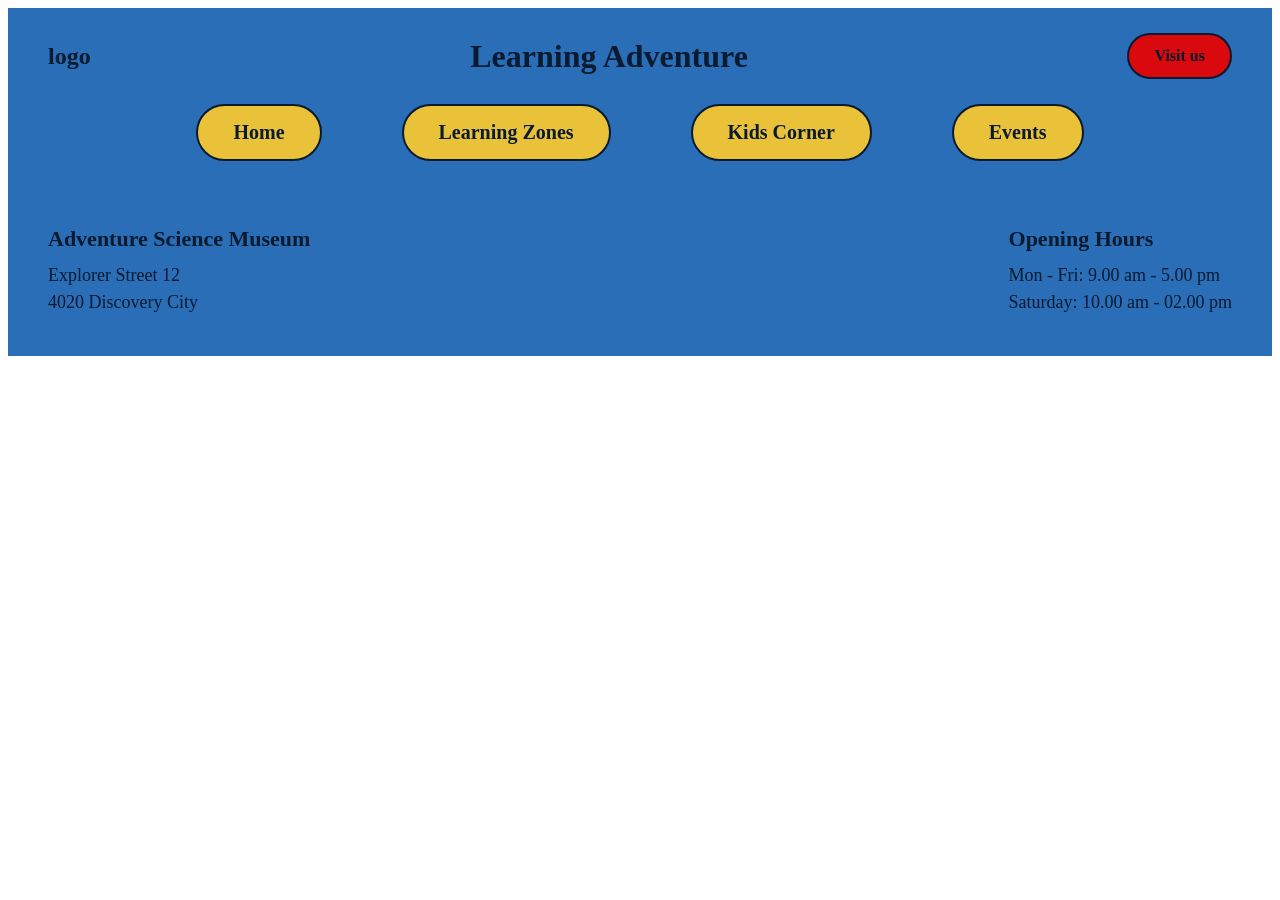
==== events.html @ 7fc5b1f4 "update site" ====
<!DOCTYPE html>
<html lang="no">
<head>
    <meta charset="UTF-8">
    <title>Learning Adventure</title>
    <link rel="stylesheet" href="Styles/styles.css">
    <link rel="stylesheet" href="Styles/events.css">
</head>

<body>

<header class="main-header">

    <div class="top-row">
        <div class="logo">logo</div>

        <h1>Learning Adventure</h1>

        <a href="Visit-us.html" class="visit-btn">Visit us</a>
    </div>

    <!-- Hamburger-knapp -->
    <input type="checkbox" id="menu-toggle">

    <label for="menu-toggle" class="hamburger">
        ☰
    </label>

    <!-- Navigasjon -->
    <nav class="nav-bar">
        <a href="index.html">Home</a>
        <a href="the-learning-zone.html">Learning Zones</a>
        <a href="kids-corner.html">Kids Corner</a>
        <a href="events.html">Events</a>
    </nav>

</header>

</body>
<footer class="main-footer">

    <div class="footer-section">
        <h3>Adventure Science Museum</h3>
        <p>Explorer Street 12<br>
        4020 Discovery City</p>
    </div>

    <div class="footer-section">
        <h3>Opening Hours</h3>
        <p>Mon - Fri: 9.00 am - 5.00 pm<br>
        Saturday: 10.00 am - 02.00 pm</p>
    </div>

</footer>
</html>
---- Styles/styles.css ----
/* Farger */
:root {
    --header-bg: #2A6EB8;
    --pill-bg: #E9C23A;
    --text-color: #0A1A2F;
}

/* Hele headeren */
.main-header {
    background-color: var(--header-bg);
    color: var(--text-color);
    padding: 25px 40px;
    display: flex;
    flex-direction: column;
    gap: 25px;
}

/* Øverste rad */
.top-row {
    display: flex;
    justify-content: space-between;
    align-items: center;
}

/* Logo */
.logo {
    font-size: 24px;
    font-weight: 700;
}

/* H1 */
.main-header h1 {
    font-size: 32px;
    font-weight: 800;
    margin: 0;
}

/* Visit us-knapp */
.visit-btn {
    background-color: #D9090D;
    color: var(--text-color);
    padding: 12px 25px;
    border-radius: 50px;
    font-weight: 600;
    text-decoration: none;
    border: 2px solid var(--text-color);
}

/* Desktop-menyn */
.nav-bar {
    display: flex;
    justify-content: center;
    gap: 80px;
}

.nav-bar a {
    background-color: var(--pill-bg);
    color: var(--text-color);
    padding: 15px 35px;
    border-radius: 50px;
    font-size: 20px;
    font-weight: 700;
    text-decoration: none;
    border: 2px solid var(--text-color);
}

/* Skjuler checkboxen */
#menu-toggle {
    display: none;
}

/* Skjuler hamburger på desktop */
.hamburger {
    display: none;
}

/* MOBIL */
@media (max-width: 768px) {

    .top-row {
        flex-direction: column;
        gap: 15px;
        text-align: center;
    }

    .main-header {
        padding: 20px;
    }

    /* Viser hamburger */
    .hamburger {
        display: block;
        font-size: 2.5rem;
        cursor: pointer;
        text-align: center;
        color: var(--text-color);
        width: 100%;
        text-align: right;
        padding-right: 10px;
        box-sizing: border-box;
    }

    /* Skjuler vanlig meny */
    .nav-bar {
        display: none;
        flex-direction: column;
        align-items: center;
        gap: 20px;
        width: 100%;
        margin-top: 15px;
    }

    /* Viser meny når hamburger trykkes */
    #menu-toggle:checked + .hamburger + .nav-bar {
        display: flex;
    }

    .nav-bar a {
        width: 250px;
        text-align: center;
        font-size: 18px;
    }

    .visit-btn {
        width: 200px;
        text-align: center;
    }

    .main-header h1 {
        font-size: 28px;
    }
}

/* FOOTER */
.main-footer {
    background-color: #2A6EB8;
    color: var(--text-color);
    padding: 40px;
    display: flex;
    justify-content: space-between;
    align-items: flex-start;
    gap: 40px;
}

.footer-section {
    max-width: 300px;
}

.footer-section h3 {
    margin: 0 0 10px 0;
    font-size: 22px;
    font-weight: 800;
    color: var(--text-color);
}

.footer-section p {
    margin: 0;
    font-size: 18px;
    line-height: 1.5;
    color: var(--text-color);
}
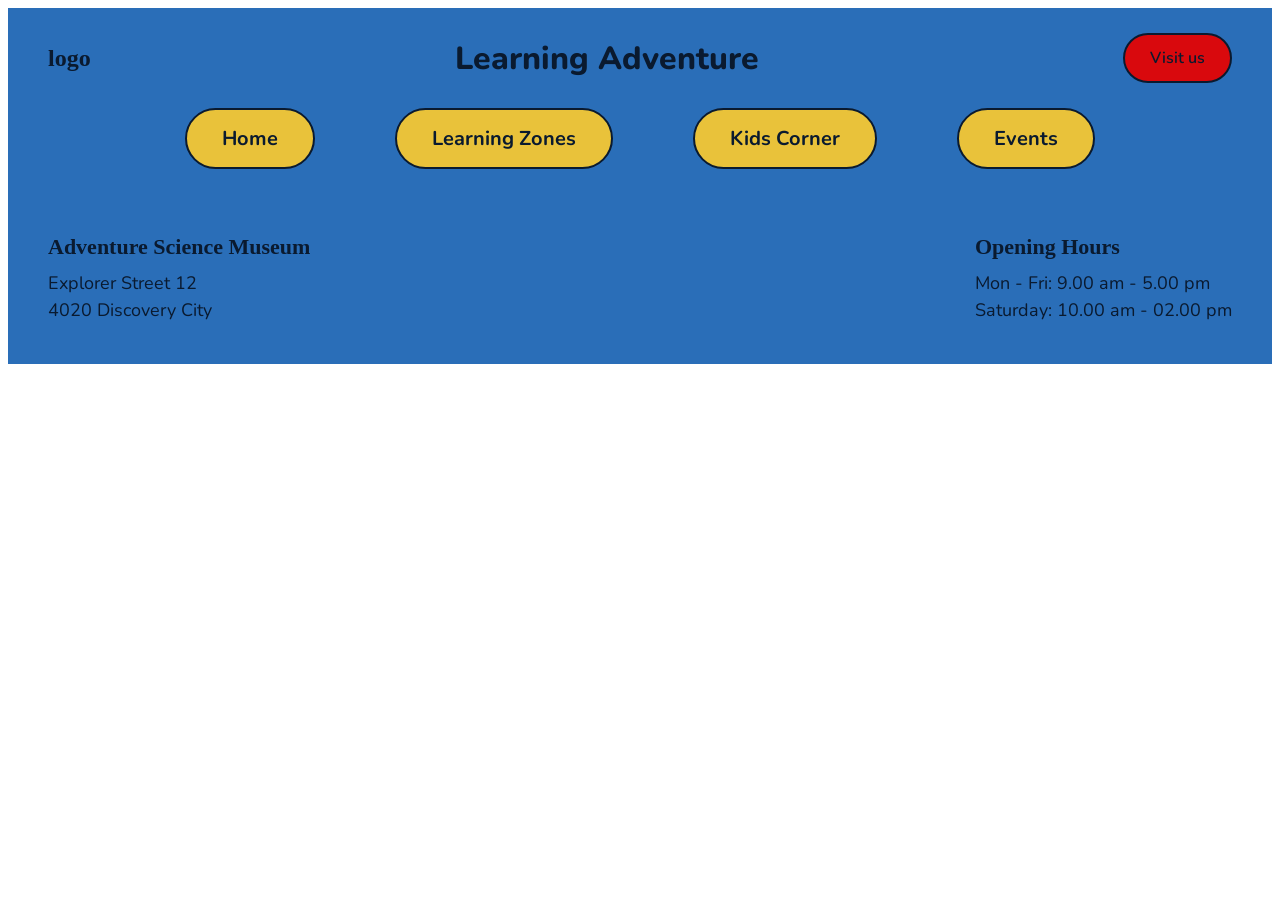
==== commit c2392454: "update site" ====
--- a/events.html
+++ b/events.html
@@ -5,6 +5,11 @@
     <title>Learning Adventure</title>
     <link rel="stylesheet" href="Styles/styles.css">
     <link rel="stylesheet" href="Styles/events.css">
+        
+    <link rel="preconnect" href="https://fonts.googleapis.com">
+    <link rel="preconnect" href="https://fonts.gstatic.com" crossorigin>
+
+    <link href="https://fonts.googleapis.com/css2?family=Nunito:wght@400;700;800&display=swap" rel="stylesheet">
 </head>
 
 <body>
--- a/Styles/styles.css
+++ b/Styles/styles.css
@@ -1,3 +1,19 @@
+h1 {
+    font-family: 'Nunito', sans-serif;
+    font-weight: 800;
+}
+
+h2 {
+    font-family: 'Nunito', sans-serif;
+    font-weight: 700;
+}
+
+p,
+a {
+    font-family: 'Nunito', sans-serif;
+    font-weight: 400;
+}
+
 /* Farger */
 :root {
     --header-bg: #2A6EB8;
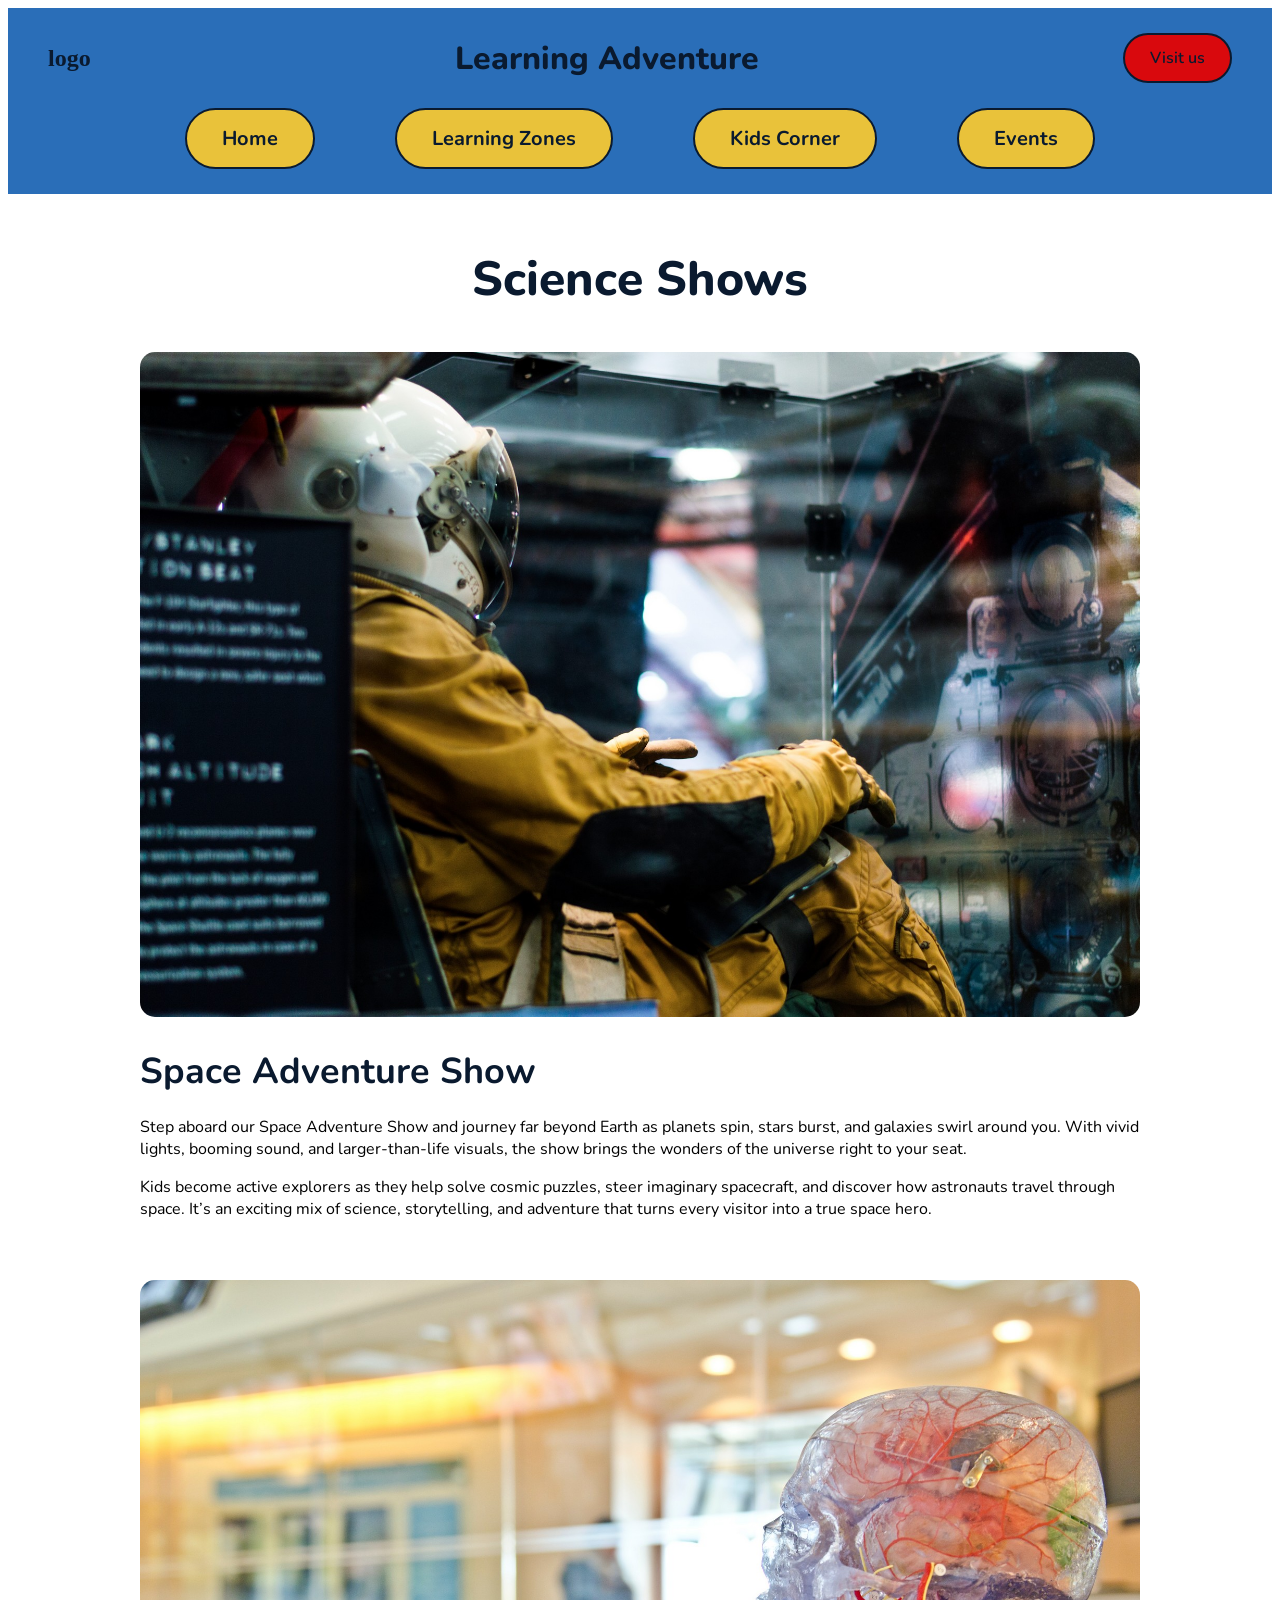
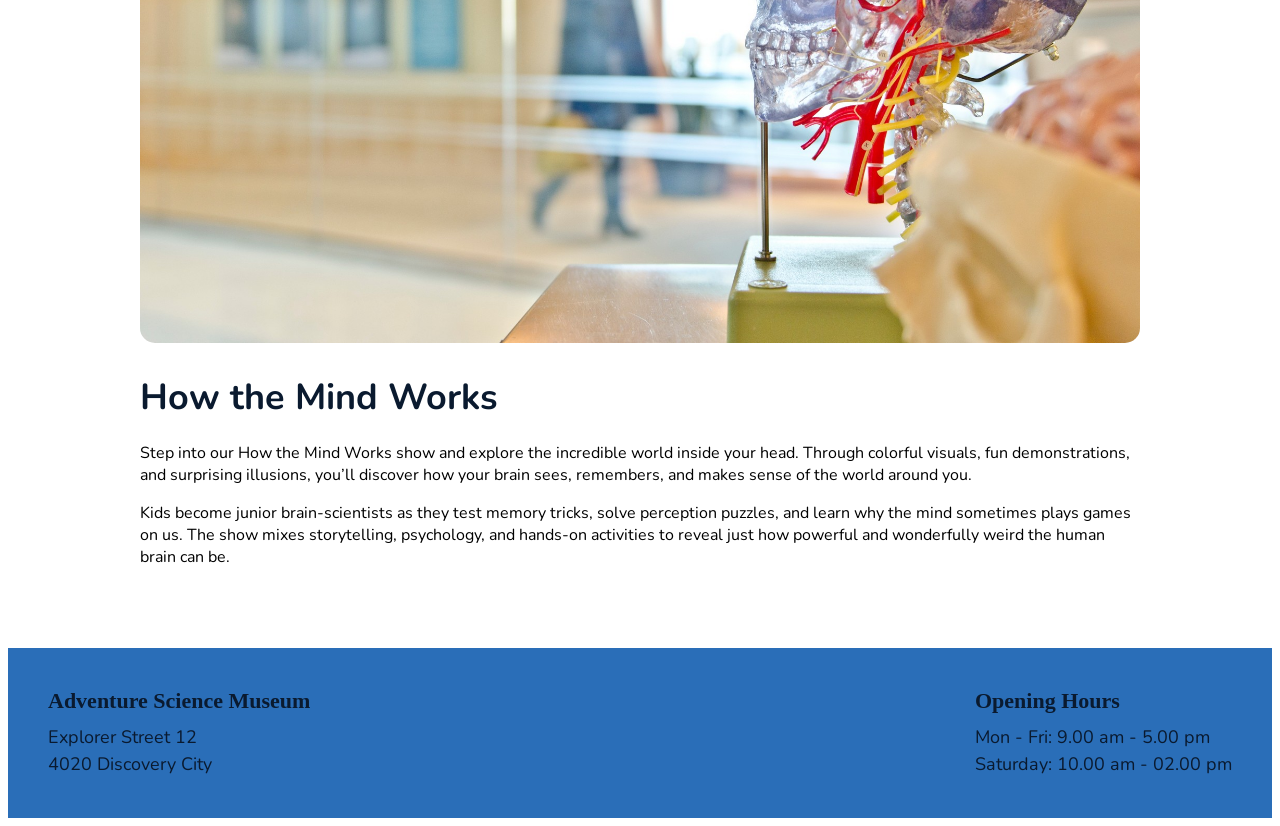
==== commit d215e812: "update site" ====
--- a/events.html
+++ b/events.html
@@ -3,8 +3,9 @@
 <head>
     <meta charset="UTF-8">
     <title>Learning Adventure</title>
+
     <link rel="stylesheet" href="Styles/styles.css">
-    <link rel="stylesheet" href="Styles/events.css">
+    <link rel="stylesheet" href="Styles/style-events.css">
         
     <link rel="preconnect" href="https://fonts.googleapis.com">
     <link rel="preconnect" href="https://fonts.gstatic.com" crossorigin>
@@ -40,7 +41,61 @@
     </nav>
 
 </header>
+<main class="science-shows">
 
+    <h1>Science Shows</h1>
+
+    <!-- Space Adventure Show -->
+    <section class="show-section">
+
+        <img src="Images/spaceman.jpg" alt="Space Adventure Show">
+
+        <div class="show-text">
+            <h2>Space Adventure Show</h2>
+
+            <p>
+                Step aboard our Space Adventure Show and journey far beyond Earth as planets
+                spin, stars burst, and galaxies swirl around you. With vivid lights,
+                booming sound, and larger-than-life visuals, the show brings the wonders
+                of the universe right to your seat.
+            </p>
+
+            <p>
+                Kids become active explorers as they help solve cosmic puzzles, steer
+                imaginary spacecraft, and discover how astronauts travel through space.
+                It’s an exciting mix of science, storytelling, and adventure that turns
+                every visitor into a true space hero.
+            </p>
+        </div>
+
+    </section>
+
+    <!-- How the Mind Works -->
+    <section class="show-section">
+
+        <img src="Images/mind.jpg" alt="How the Mind Works">
+
+        <div class="show-text">
+            <h2>How the Mind Works</h2>
+
+            <p>
+                Step into our How the Mind Works show and explore the incredible world
+                inside your head. Through colorful visuals, fun demonstrations, and
+                surprising illusions, you’ll discover how your brain sees, remembers,
+                and makes sense of the world around you.
+            </p>
+
+            <p>
+                Kids become junior brain-scientists as they test memory tricks, solve
+                perception puzzles, and learn why the mind sometimes plays games on us.
+                The show mixes storytelling, psychology, and hands-on activities to reveal
+                just how powerful and wonderfully weird the human brain can be.
+            </p>
+        </div>
+
+    </section>
+
+</main>
 </body>
 <footer class="main-footer">
 
--- a/Styles/style-events.css
+++ b/Styles/style-events.css
@@ -0,0 +1,41 @@
+.science-shows {
+    max-width: 1300px;
+    margin: 0 auto;
+    padding: 20px;
+}
+
+.science-shows h1 {
+    text-align: center;
+    font-size: 48px;
+    color: #0A1A2F;
+    margin-bottom: 40px;
+}
+
+.show-section {
+    max-width: 1300px;
+    margin: 0 auto 60px auto;
+}
+
+.show-section img {
+    width: 100%;
+    max-width: 1000px;
+    display: block;
+    margin: 0 auto;
+    border-radius: 15px;
+}
+
+.show-text {
+    max-width: 1300px;
+    margin: 20px auto 0 auto;
+}
+
+.show-text h2 {
+    font-size: 36px;
+    color: #0A1A2F;
+    margin-bottom: 20px;
+}
+
+.show-text {
+    max-width: 1000px;
+    margin: 20px auto 0 auto;
+}
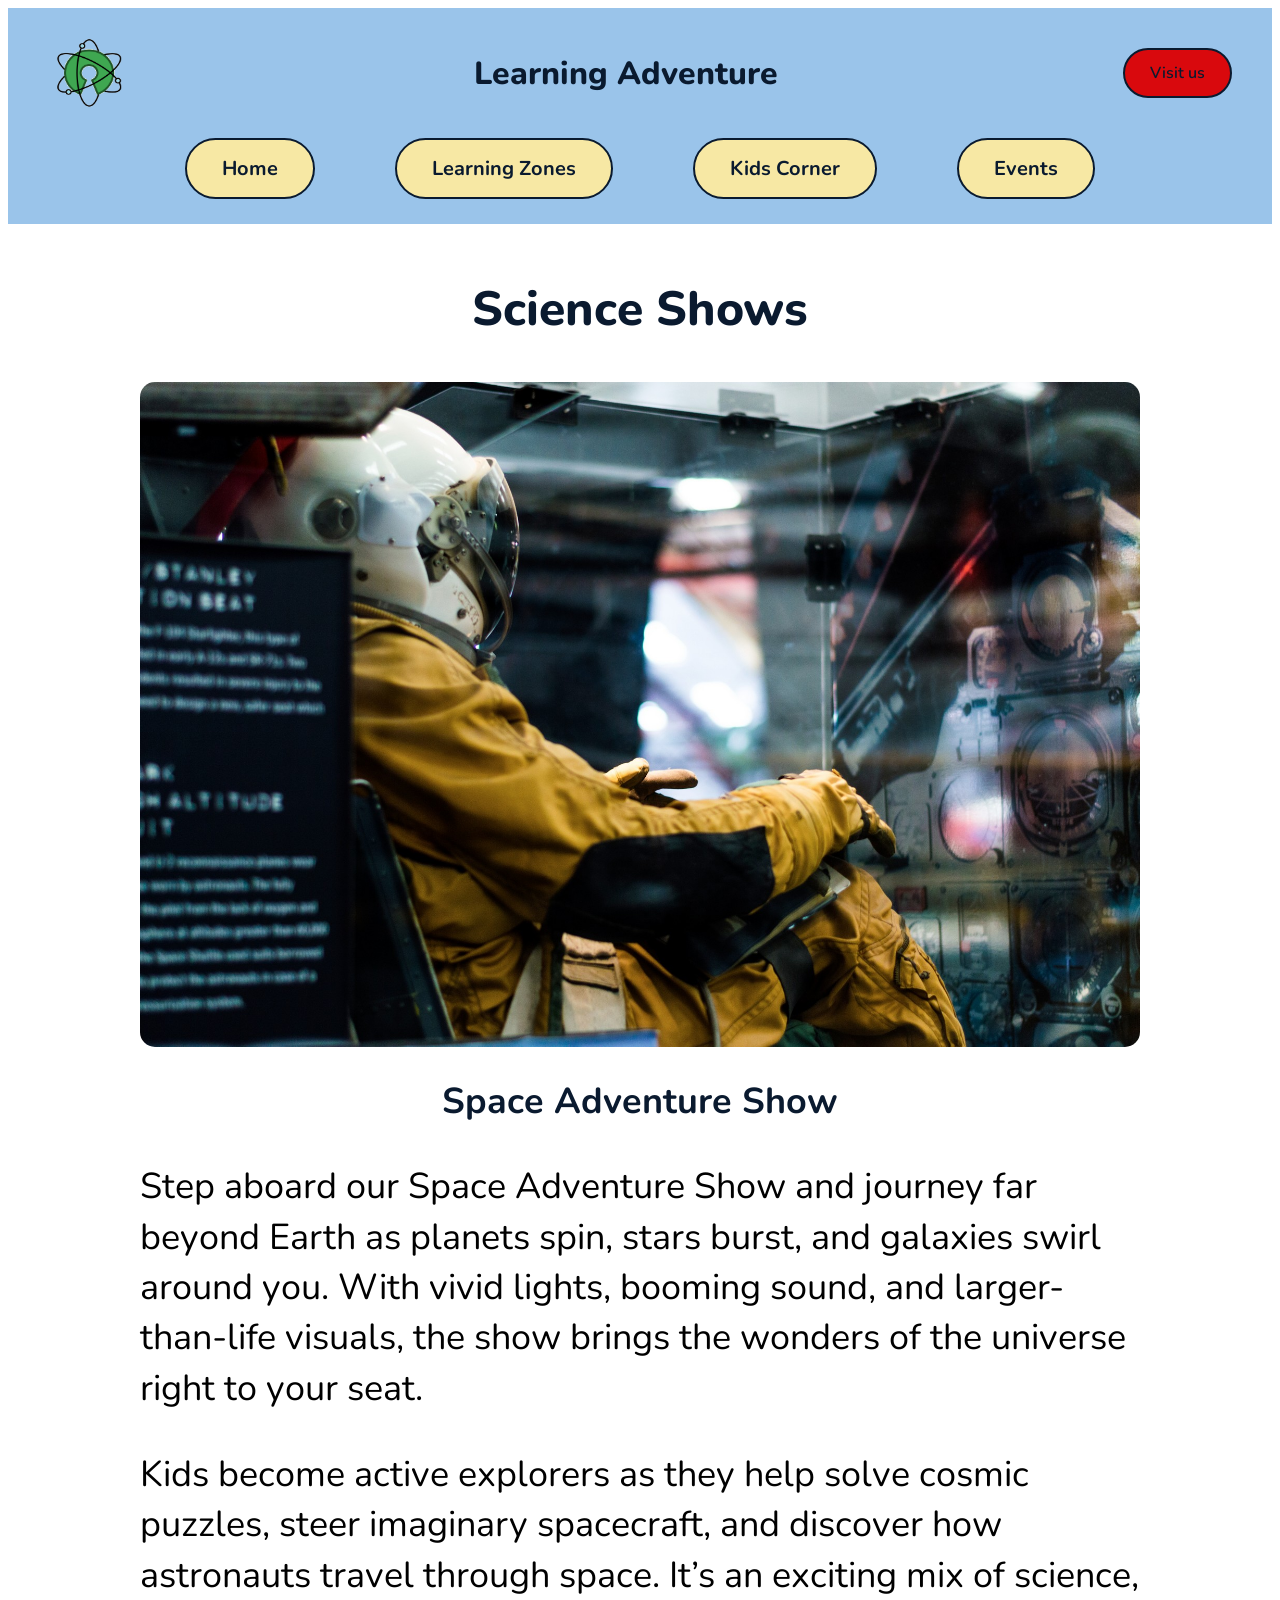
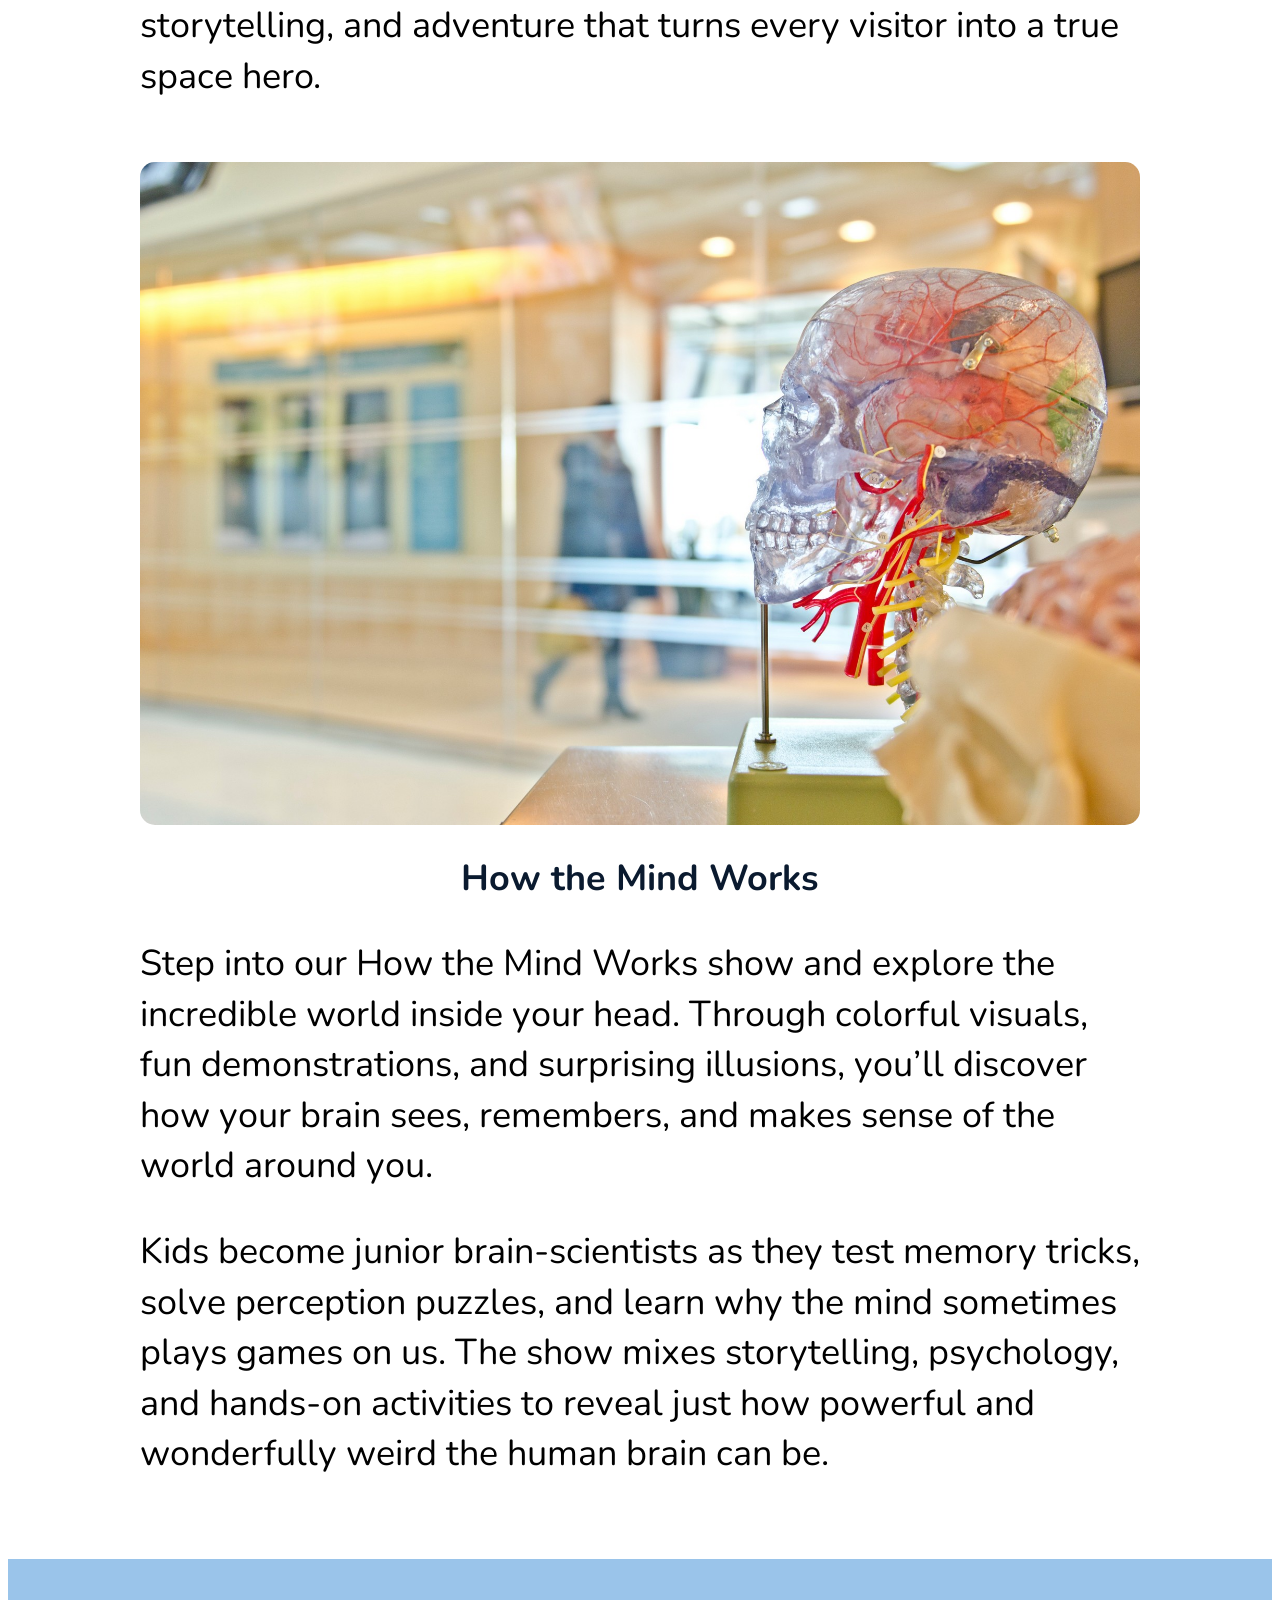
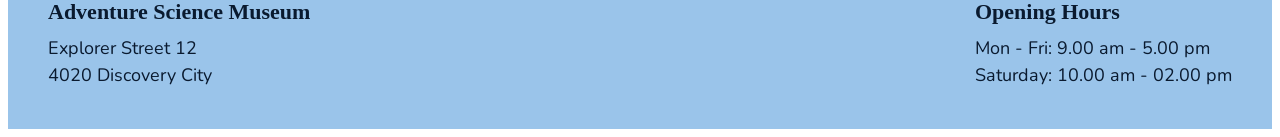
==== commit d06a7a04: "update site" ====
--- a/events.html
+++ b/events.html
@@ -11,6 +11,7 @@
     <link rel="preconnect" href="https://fonts.gstatic.com" crossorigin>
 
     <link href="https://fonts.googleapis.com/css2?family=Nunito:wght@400;700;800&display=swap" rel="stylesheet">
+    <link rel="icon" type="image/png" href="Images/favicon.ico">
 </head>
 
 <body>
@@ -18,7 +19,9 @@
 <header class="main-header">
 
     <div class="top-row">
-        <div class="logo">logo</div>
+        <div class="logo">
+     <img src="Images/Logo.png" alt="Logo for Learning Adventure">
+</div>
 
         <h1>Learning Adventure</h1>
 
--- a/Styles/styles.css
+++ b/Styles/styles.css
@@ -16,8 +16,8 @@
 
 /* Farger */
 :root {
-    --header-bg: #2A6EB8;
-    --pill-bg: #E9C23A;
+    --header-bg: #9AC4EA;
+    --pill-bg: #F7E8A4;
     --text-color: #0A1A2F;
 }
 
@@ -37,11 +37,40 @@
     justify-content: space-between;
     align-items: center;
 }
-
+.logo img {
+    width: 80px;
+    height: 80px;
+    display: block;
+}
 /* Logo */
 .logo {
     font-size: 24px;
     font-weight: 700;
+}
+@media (max-width: 768px) {
+
+    .top-row {
+        display: flex;
+        justify-content: space-between;
+        align-items: center;
+    }
+
+    .logo {
+        margin-right: auto;
+    }
+
+    .logo img {
+        width: 70px;
+        height: auto;
+    }
+
+    .main-header h1 {
+        display: none;
+    }
+
+    .visit-btn {
+        display: none;
+    }
 }
 
 /* H1 */
@@ -149,7 +178,7 @@
 
 /* FOOTER */
 .main-footer {
-    background-color: #2A6EB8;
+    background-color: #9AC4EA;
     color: var(--text-color);
     padding: 40px;
     display: flex;
--- a/Styles/style-events.css
+++ b/Styles/style-events.css
@@ -1,19 +1,22 @@
+/* Mobil først */
+
 .science-shows {
-    max-width: 1300px;
+    width: 100%;
     margin: 0 auto;
     padding: 20px;
+    box-sizing: border-box;
 }
 
 .science-shows h1 {
     text-align: center;
-    font-size: 48px;
+    font-size: 36px;
     color: #0A1A2F;
-    margin-bottom: 40px;
+    margin-bottom: 30px;
 }
 
 .show-section {
-    max-width: 1300px;
-    margin: 0 auto 60px auto;
+    width: 100%;
+    margin: 0 auto 50px auto;
 }
 
 .show-section img {
@@ -25,17 +28,74 @@
 }
 
 .show-text {
-    max-width: 1300px;
+    width: 100%;
+    max-width: 1000px;
     margin: 20px auto 0 auto;
 }
 
 .show-text h2 {
-    font-size: 36px;
+    font-size: 28px;
     color: #0A1A2F;
-    margin-bottom: 20px;
+    margin-bottom: 15px;
+    text-align: center;
 }
 
-.show-text {
-    max-width: 1000px;
-    margin: 20px auto 0 auto;
+.show-text p {
+    font-size: 20px;
+    line-height: 1.6;
+}
+
+/* Tablet */
+
+@media (min-width: 768px) {
+
+    .science-shows h1 {
+        font-size: 42px;
+    }
+
+    .show-text h2 {
+        font-size: 32px;
+    }
+
+    .show-text p {
+        font-size: 24px;
+    }
+}
+
+/* Desktop */
+
+@media (min-width: 1200px) {
+
+    .science-shows {
+        max-width: 1300px;
+    }
+
+    .science-shows h1 {
+        font-size: 48px;
+        margin-bottom: 40px;
+    }
+
+    .show-section {
+        max-width: 1300px;
+        margin: 0 auto 60px auto;
+    }
+
+    .show-section img {
+        max-width: 1000px;
+    }
+
+    .show-text {
+        max-width: 1000px;
+        margin: 20px auto 0 auto;
+    }
+
+    .show-text h2 {
+        font-size: 36px;
+        margin-bottom: 20px;
+    }
+
+    .show-text p {
+        font-size: 36px;
+        line-height: 1.4;
+    }
 }
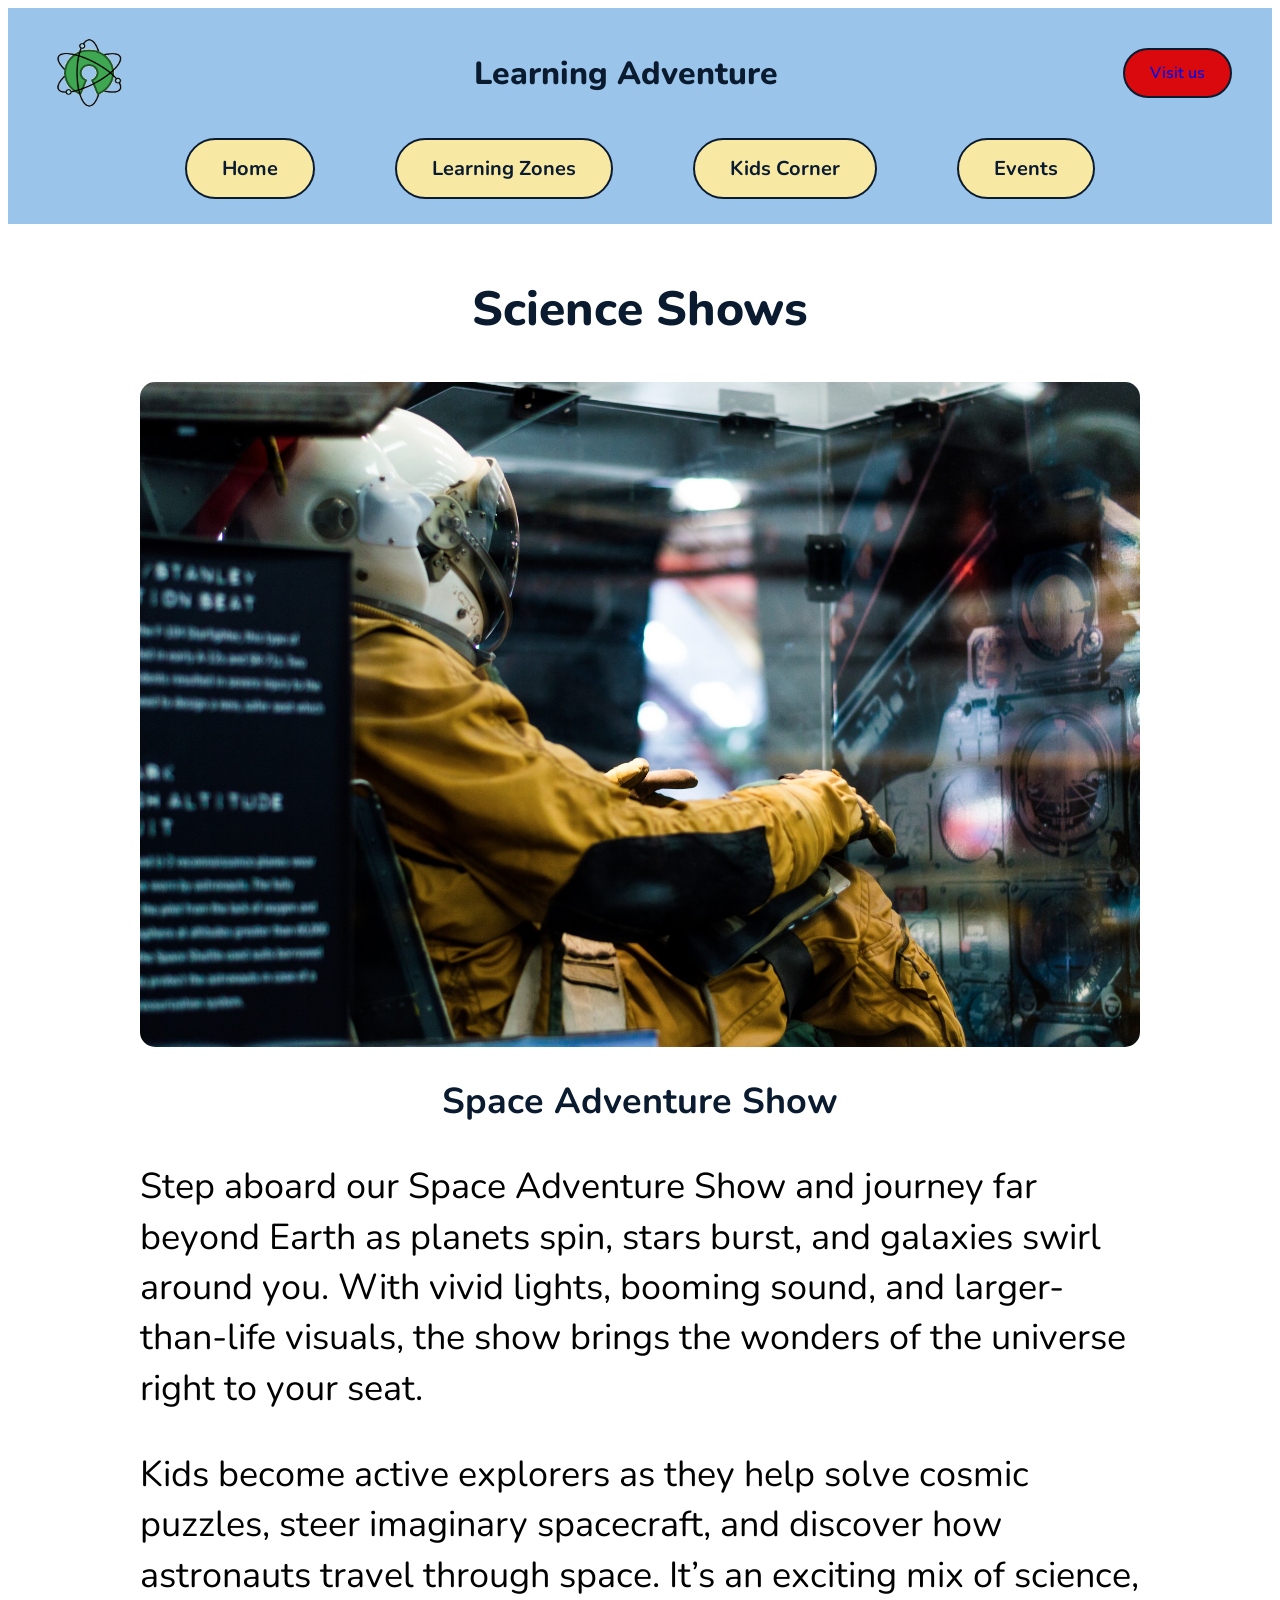
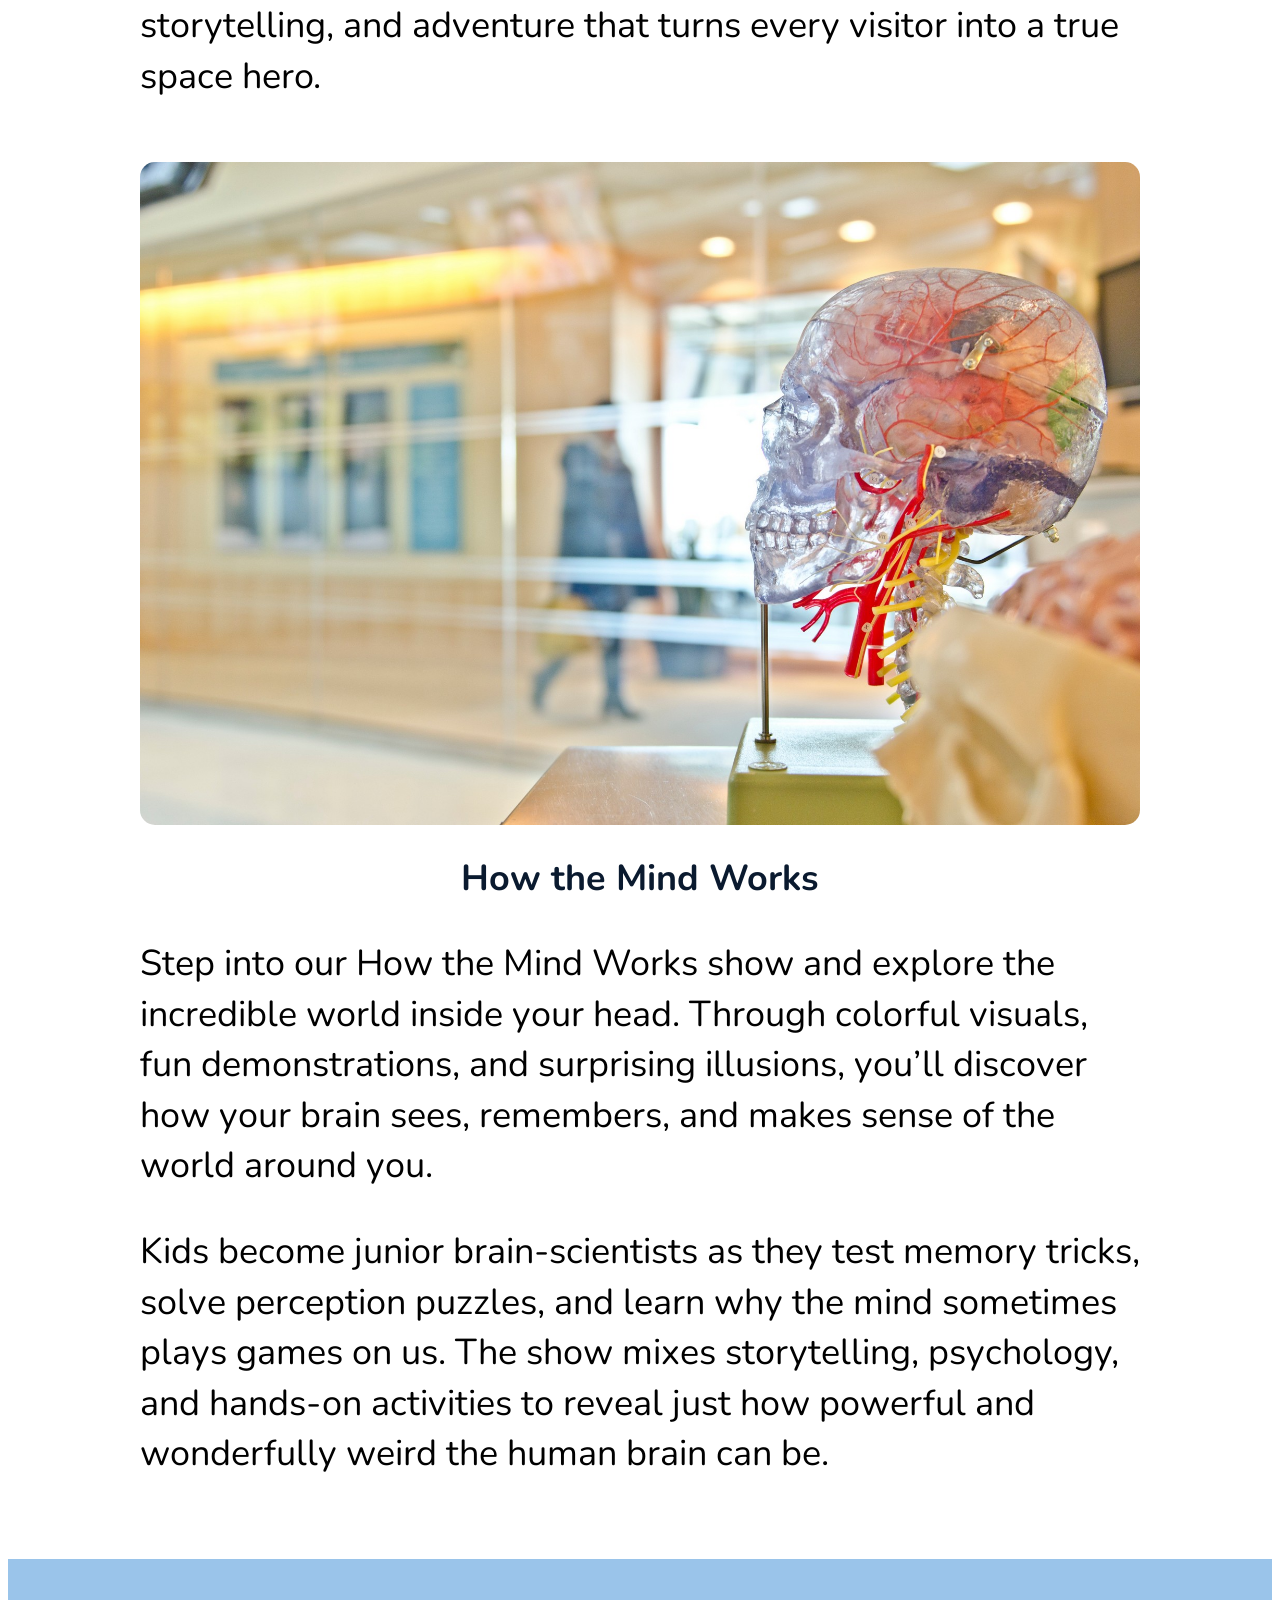
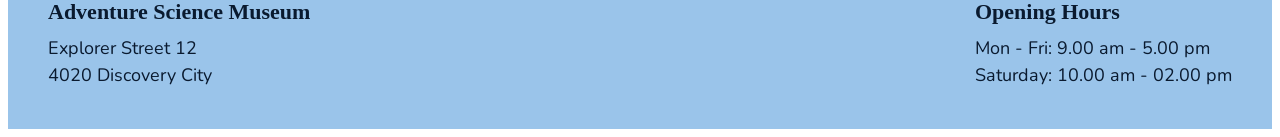
==== commit 1fb5a3e3: "more compliance with nu html checker repairing footer error for the rest of the pages" ====
--- a/events.html
+++ b/events.html
@@ -99,7 +99,6 @@
     </section>
 
 </main>
-</body>
 <footer class="main-footer">
 
     <div class="footer-section">
@@ -115,4 +114,5 @@
     </div>
 
 </footer>
+</body>
 </html>
--- a/Styles/styles.css
+++ b/Styles/styles.css
@@ -47,31 +47,7 @@
     font-size: 24px;
     font-weight: 700;
 }
-@media (max-width: 768px) {
 
-    .top-row {
-        display: flex;
-        justify-content: space-between;
-        align-items: center;
-    }
-
-    .logo {
-        margin-right: auto;
-    }
-
-    .logo img {
-        width: 70px;
-        height: auto;
-    }
-
-    .main-header h1 {
-        display: none;
-    }
-
-    .visit-btn {
-        display: none;
-    }
-}
 
 /* H1 */
 .main-header h1 {
@@ -79,11 +55,13 @@
     font-weight: 800;
     margin: 0;
 }
-
+h1 {
+    text-align: center;
+}
 /* Visit us-knapp */
 .visit-btn {
     background-color: #D9090D;
-    color: var(--text-color);
+    color: FFF8E7(--text-color);
     padding: 12px 25px;
     border-radius: 50px;
     font-weight: 600;
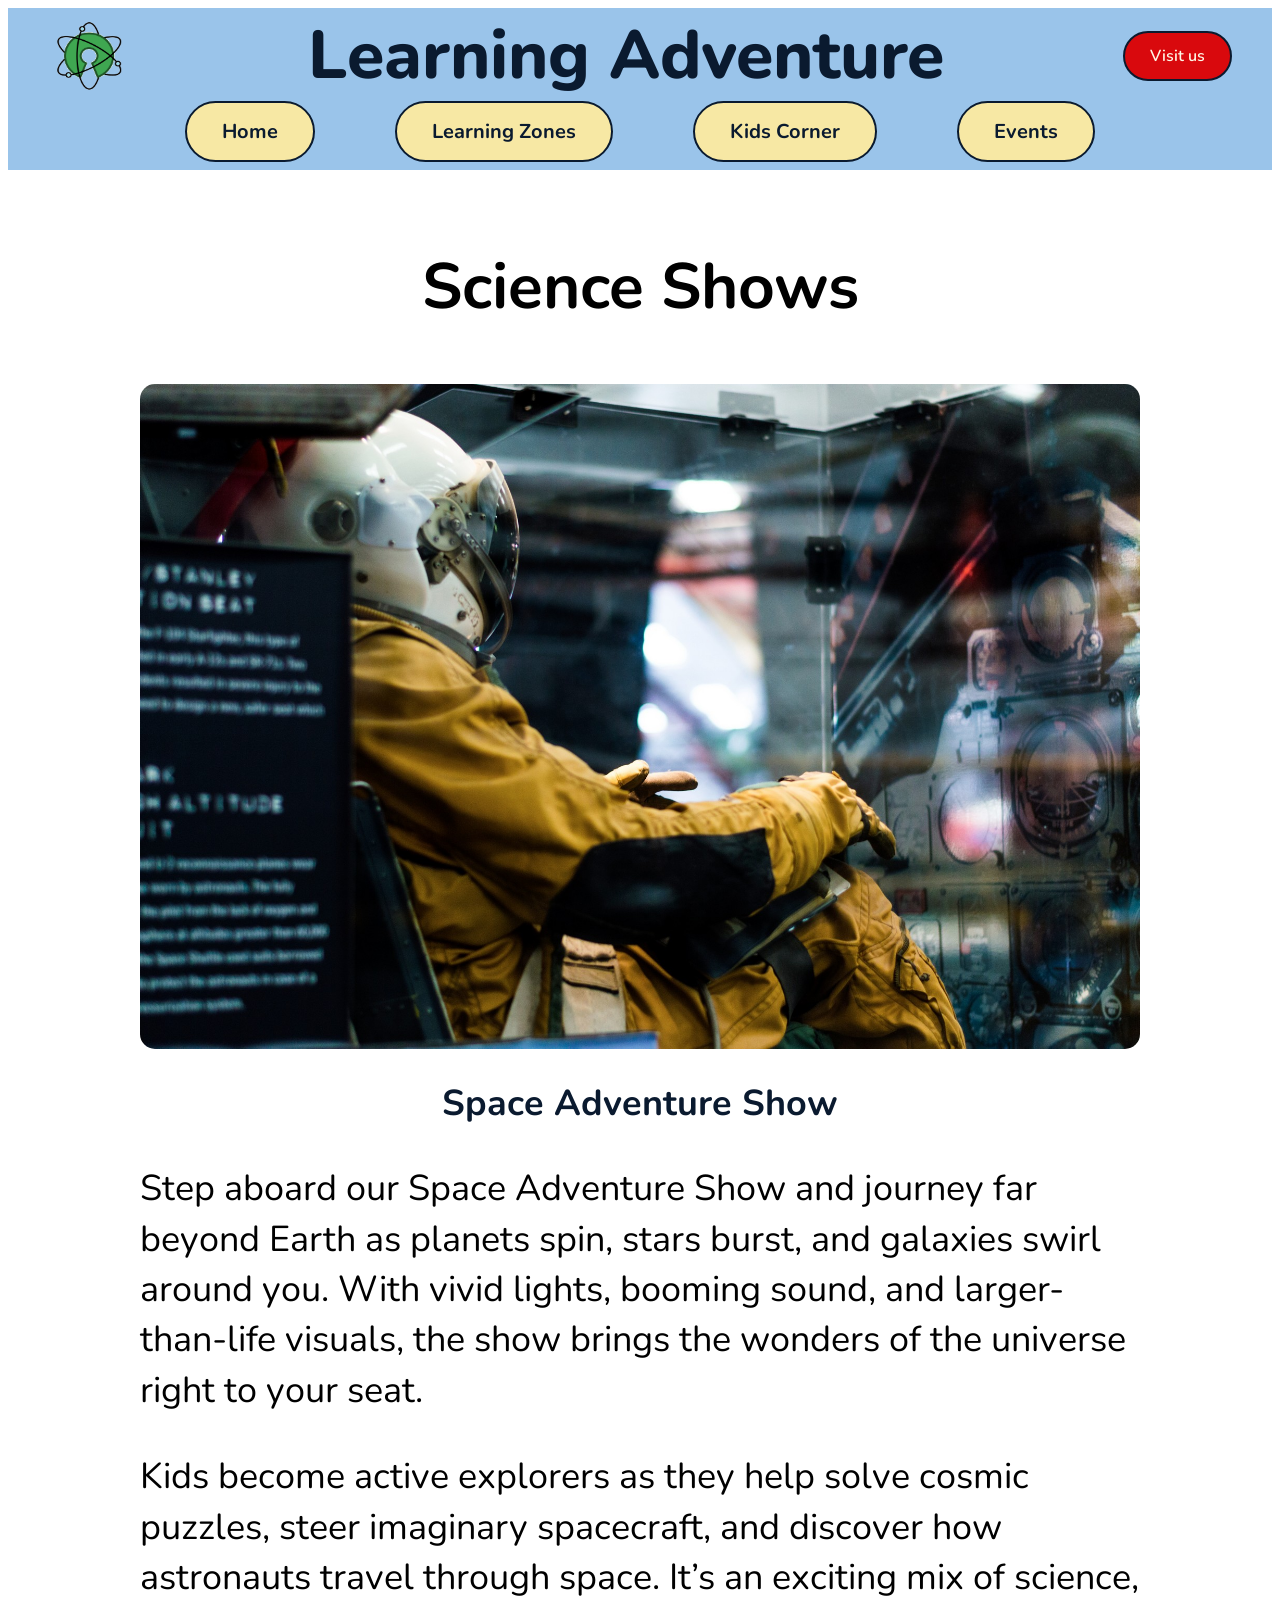
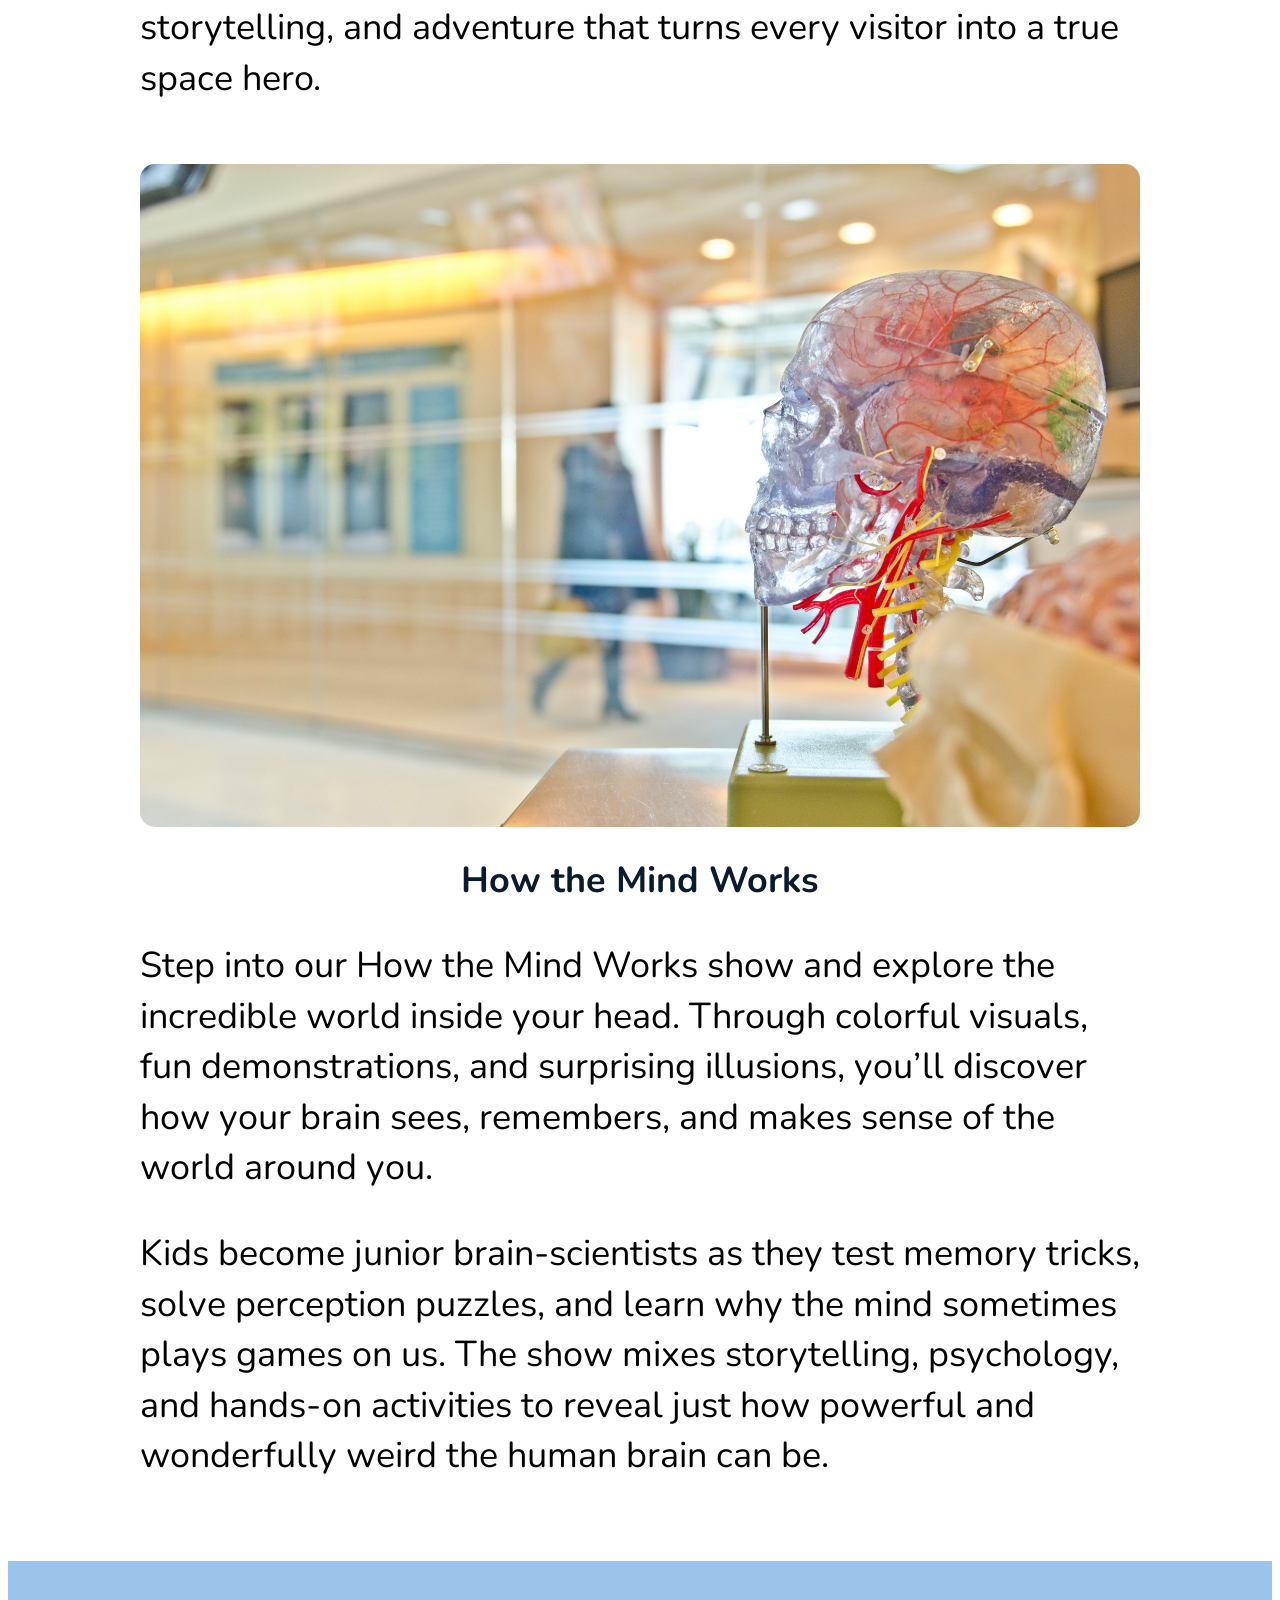
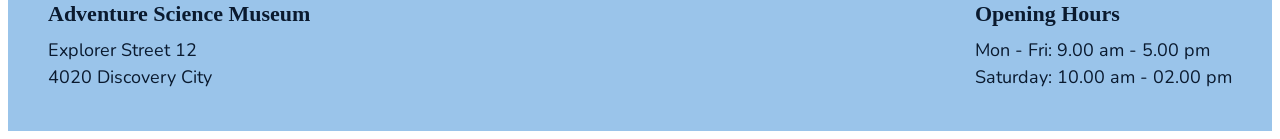
==== commit f16c17a0: "some asjustments to css" ====
--- a/events.html
+++ b/events.html
@@ -1,5 +1,5 @@
 <!DOCTYPE html>
-<html lang="no">
+<html lang="en">
 <head>
     <meta charset="UTF-8">
     <title>Learning Adventure</title>
@@ -45,10 +45,10 @@
 
 </header>
 <main class="science-shows">
+    <div class="heading">
+        <h2>Science Shows</h2>
+    </div>
 
-    <h1>Science Shows</h1>
-
-    <!-- Space Adventure Show -->
     <section class="show-section">
 
         <img src="Images/spaceman.jpg" alt="Space Adventure Show">
@@ -73,7 +73,6 @@
 
     </section>
 
-    <!-- How the Mind Works -->
     <section class="show-section">
 
         <img src="Images/mind.jpg" alt="How the Mind Works">
--- a/Styles/styles.css
+++ b/Styles/styles.css
@@ -1,6 +1,18 @@
 h1 {
     font-family: 'Nunito', sans-serif;
+
+}
+.main-header h1 {
+    font-size: 68px;
     font-weight: 800;
+    margin: 0;
+    line-height: 1;
+    font-family: 'Nunito', sans-serif;
+}
+@media (min-width: 1200px) {
+    h1 {
+        font-size: 96px;
+    }
 }
 
 h2 {
@@ -14,24 +26,21 @@
     font-weight: 400;
 }
 
-/* Farger */
 :root {
     --header-bg: #9AC4EA;
     --pill-bg: #F7E8A4;
     --text-color: #0A1A2F;
 }
 
-/* Hele headeren */
 .main-header {
     background-color: var(--header-bg);
     color: var(--text-color);
-    padding: 25px 40px;
+    padding: 8px 40px;
     display: flex;
     flex-direction: column;
-    gap: 25px;
-}
-
-/* Øverste rad */
+    gap: 5px;
+}
+
 .top-row {
     display: flex;
     justify-content: space-between;
@@ -42,26 +51,20 @@
     height: 80px;
     display: block;
 }
-/* Logo */
+
 .logo {
     font-size: 24px;
     font-weight: 700;
 }
 
 
-/* H1 */
-.main-header h1 {
-    font-size: 32px;
-    font-weight: 800;
-    margin: 0;
-}
 h1 {
     text-align: center;
 }
-/* Visit us-knapp */
+
 .visit-btn {
     background-color: #D9090D;
-    color: FFF8E7(--text-color);
+    color: #FFF8E7;
     padding: 12px 25px;
     border-radius: 50px;
     font-weight: 600;
@@ -69,7 +72,20 @@
     border: 2px solid var(--text-color);
 }
 
-/* Desktop-menyn */
+.visit-btn:hover {
+    background-color: #A80707;
+}
+
+.visit-btn:active {
+    background-color: #0A1A2F;
+    color: #FFF8E7;
+}
+
+.visit-btn:focus {
+    outline: 4px solid #F7E8A4;
+    outline-offset: 3px;
+}
+
 .nav-bar {
     display: flex;
     justify-content: center;
@@ -87,17 +103,17 @@
     border: 2px solid var(--text-color);
 }
 
-/* Skjuler checkboxen */
+
 #menu-toggle {
     display: none;
 }
 
-/* Skjuler hamburger på desktop */
+
 .hamburger {
     display: none;
 }
 
-/* MOBIL */
+
 @media (max-width: 768px) {
 
     .top-row {
@@ -110,7 +126,7 @@
         padding: 20px;
     }
 
-    /* Viser hamburger */
+   
     .hamburger {
         display: block;
         font-size: 2.5rem;
@@ -123,7 +139,7 @@
         box-sizing: border-box;
     }
 
-    /* Skjuler vanlig meny */
+  
     .nav-bar {
         display: none;
         flex-direction: column;
@@ -133,7 +149,7 @@
         margin-top: 15px;
     }
 
-    /* Viser meny når hamburger trykkes */
+  
     #menu-toggle:checked + .hamburger + .nav-bar {
         display: flex;
     }
@@ -153,8 +169,17 @@
         font-size: 28px;
     }
 }
-
-/* FOOTER */
+.heading h2 {
+    text-align: center;
+    font-size: 36px;
+}
+
+@media (min-width: 768px) {
+    .heading h2 {
+        font-size: 64px;
+    }
+}
+
 .main-footer {
     background-color: #9AC4EA;
     color: var(--text-color);
